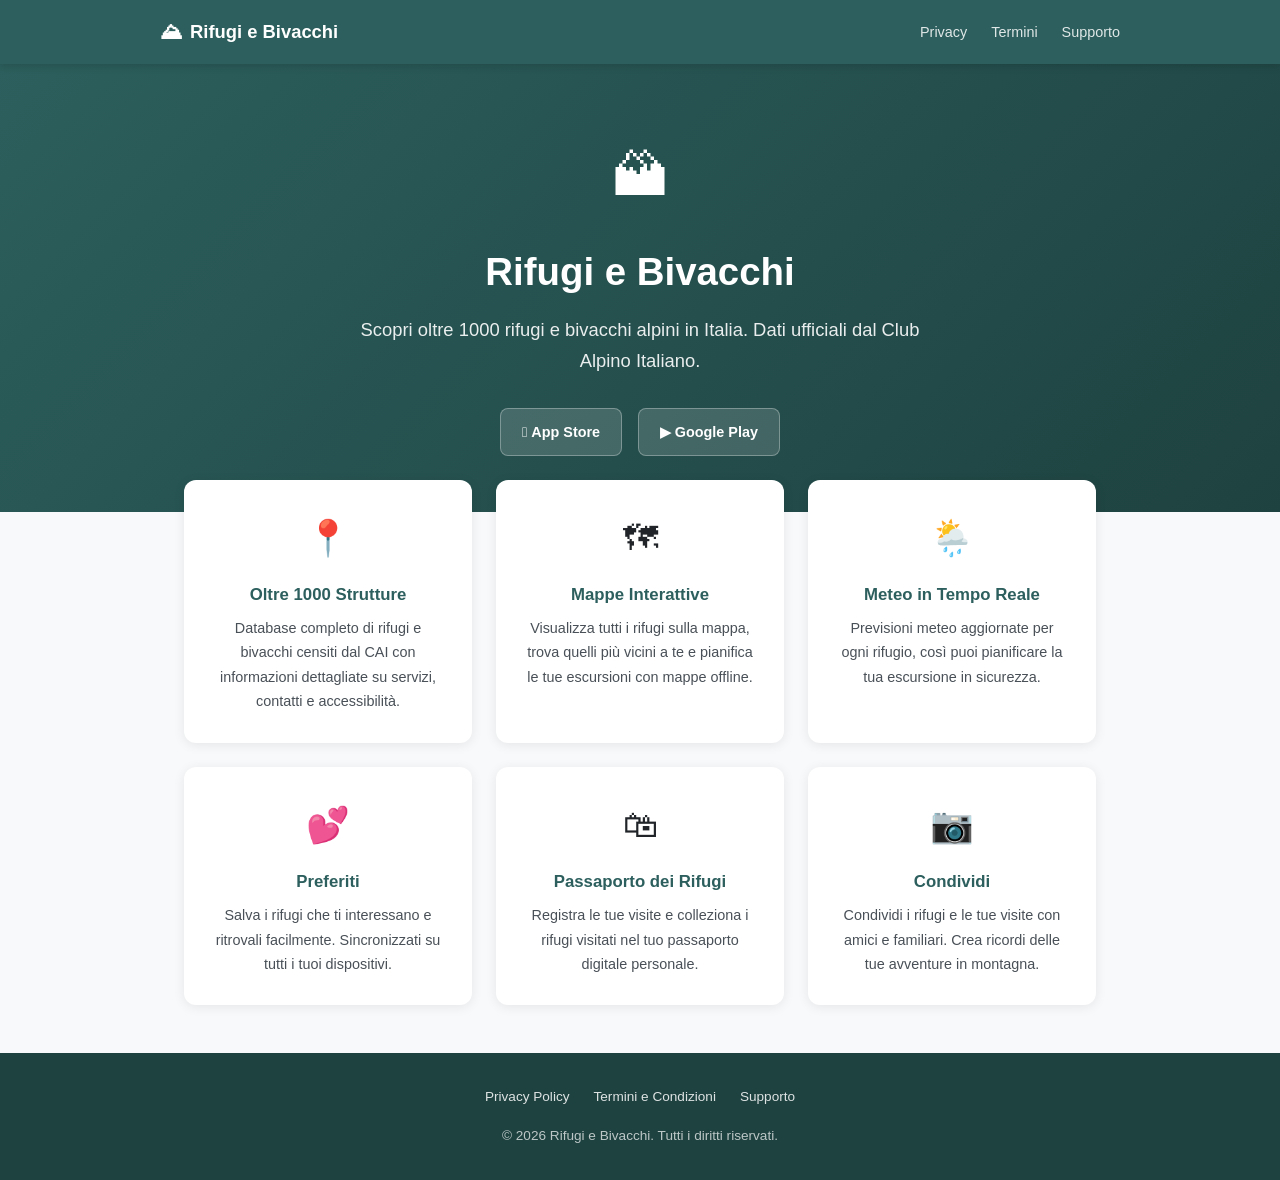
==== index.html @ 2e35c968 "Initial commit: GitHub Pages site for Rifugi e Bivacchi Landing page, Privacy Policy, Terms of Servi" ====
<!DOCTYPE html>
<html lang="it">
<head>
  <meta charset="UTF-8">
  <meta name="viewport" content="width=device-width, initial-scale=1.0">
  <title>Rifugi e Bivacchi — Scopri oltre 1000 rifugi alpini</title>
  <meta name="description" content="Scopri oltre 1000 rifugi e bivacchi alpini in Italia. Dati ufficiali dal Club Alpino Italiano. Mappe, info, previsioni meteo e il Passaporto dei Rifugi.">
  <meta name="theme-color" content="#2C5F5D">
  <link rel="stylesheet" href="style.css">
</head>
<body>

  <!-- Navbar -->
  <nav class="navbar">
    <div class="navbar-inner">
      <a href="index.html" class="navbar-brand">
        <span class="mountain-icon">&#9968;</span> Rifugi e Bivacchi
      </a>
      <ul class="navbar-links">
        <li><a href="privacy.html">Privacy</a></li>
        <li><a href="terms.html">Termini</a></li>
        <li><a href="support.html">Supporto</a></li>
      </ul>
    </div>
  </nav>

  <!-- Hero -->
  <section class="hero">
    <span class="mountain-emoji">&#127956;</span>
    <h1>Rifugi e Bivacchi</h1>
    <p class="subtitle">
      Scopri oltre 1000 rifugi e bivacchi alpini in Italia.
      Dati ufficiali dal Club Alpino Italiano.
    </p>
    <div class="store-badges">
      <a href="#" class="store-badge">
        &#63743; App Store
      </a>
      <a href="#" class="store-badge">
        &#9654; Google Play
      </a>
    </div>
  </section>

  <!-- Features -->
  <main>
    <section class="features">
      <div class="feature-card">
        <span class="icon">&#128205;</span>
        <h3>Oltre 1000 Strutture</h3>
        <p>Database completo di rifugi e bivacchi censiti dal CAI con informazioni dettagliate su servizi, contatti e accessibilità.</p>
      </div>
      <div class="feature-card">
        <span class="icon">&#128506;</span>
        <h3>Mappe Interattive</h3>
        <p>Visualizza tutti i rifugi sulla mappa, trova quelli più vicini a te e pianifica le tue escursioni con mappe offline.</p>
      </div>
      <div class="feature-card">
        <span class="icon">&#127782;&#65039;</span>
        <h3>Meteo in Tempo Reale</h3>
        <p>Previsioni meteo aggiornate per ogni rifugio, così puoi pianificare la tua escursione in sicurezza.</p>
      </div>
      <div class="feature-card">
        <span class="icon">&#128149;</span>
        <h3>Preferiti</h3>
        <p>Salva i rifugi che ti interessano e ritrovali facilmente. Sincronizzati su tutti i tuoi dispositivi.</p>
      </div>
      <div class="feature-card">
        <span class="icon">&#128717;</span>
        <h3>Passaporto dei Rifugi</h3>
        <p>Registra le tue visite e colleziona i rifugi visitati nel tuo passaporto digitale personale.</p>
      </div>
      <div class="feature-card">
        <span class="icon">&#128247;</span>
        <h3>Condividi</h3>
        <p>Condividi i rifugi e le tue visite con amici e familiari. Crea ricordi delle tue avventure in montagna.</p>
      </div>
    </section>
  </main>

  <!-- Footer -->
  <footer class="site-footer">
    <ul class="footer-links">
      <li><a href="privacy.html">Privacy Policy</a></li>
      <li><a href="terms.html">Termini e Condizioni</a></li>
      <li><a href="support.html">Supporto</a></li>
    </ul>
    <p>&copy; 2026 Rifugi e Bivacchi. Tutti i diritti riservati.</p>
  </footer>

</body>
</html>
---- style.css ----
/* ============================================================
   Rifugi e Bivacchi — GitHub Pages Stylesheet
   Colori: deepTeal #2C5F5D, foresta #4A7C3C, cielo #87CEEB,
           neve #F8F9FA, roccia #6C757D, tramonto #FF8C42
   ============================================================ */

:root {
  --deep-teal: #2C5F5D;
  --deep-teal-light: #3a7d7a;
  --deep-teal-dark: #1e4240;
  --foresta: #4A7C3C;
  --cielo: #87CEEB;
  --neve: #F8F9FA;
  --roccia: #6C757D;
  --tramonto: #FF8C42;
  --text-primary: #212529;
  --text-secondary: #495057;
  --border: #dee2e6;
  --bg-white: #ffffff;
  --shadow: 0 2px 12px rgba(0, 0, 0, 0.08);
  --shadow-lg: 0 8px 30px rgba(0, 0, 0, 0.12);
}

/* Reset */
*, *::before, *::after {
  box-sizing: border-box;
  margin: 0;
  padding: 0;
}

html {
  scroll-behavior: smooth;
  font-size: 16px;
}

body {
  font-family: -apple-system, BlinkMacSystemFont, 'Segoe UI', Roboto, 'Helvetica Neue', Arial, sans-serif;
  line-height: 1.7;
  color: var(--text-primary);
  background-color: var(--neve);
  min-height: 100vh;
  display: flex;
  flex-direction: column;
}

/* ---- Navigation ---- */
.navbar {
  background: var(--deep-teal);
  padding: 0.8rem 1.5rem;
  position: sticky;
  top: 0;
  z-index: 100;
  box-shadow: 0 2px 8px rgba(0, 0, 0, 0.15);
}

.navbar-inner {
  max-width: 960px;
  margin: 0 auto;
  display: flex;
  align-items: center;
  justify-content: space-between;
}

.navbar-brand {
  color: #fff;
  text-decoration: none;
  font-size: 1.15rem;
  font-weight: 700;
  display: flex;
  align-items: center;
  gap: 0.5rem;
}

.navbar-brand:hover {
  opacity: 0.9;
}

.navbar-brand .mountain-icon {
  font-size: 1.4rem;
}

.navbar-links {
  display: flex;
  gap: 1.5rem;
  list-style: none;
}

.navbar-links a {
  color: rgba(255, 255, 255, 0.85);
  text-decoration: none;
  font-size: 0.9rem;
  font-weight: 500;
  transition: color 0.2s;
}

.navbar-links a:hover,
.navbar-links a.active {
  color: #fff;
}

/* ---- Hero section ---- */
.hero {
  background: linear-gradient(135deg, var(--deep-teal), var(--deep-teal-dark));
  color: #fff;
  text-align: center;
  padding: 4rem 1.5rem 3.5rem;
}

.hero h1 {
  font-size: 2.4rem;
  margin-bottom: 0.6rem;
  font-weight: 800;
}

.hero .subtitle {
  font-size: 1.15rem;
  opacity: 0.9;
  margin-bottom: 2rem;
  max-width: 560px;
  margin-left: auto;
  margin-right: auto;
}

.hero .mountain-emoji {
  font-size: 3.5rem;
  display: block;
  margin-bottom: 1rem;
}

/* Badge download */
.store-badges {
  display: flex;
  justify-content: center;
  gap: 1rem;
  flex-wrap: wrap;
  margin-top: 1.5rem;
}

.store-badge {
  display: inline-flex;
  align-items: center;
  gap: 0.5rem;
  background: rgba(255, 255, 255, 0.15);
  border: 1px solid rgba(255, 255, 255, 0.3);
  color: #fff;
  padding: 0.65rem 1.3rem;
  border-radius: 8px;
  text-decoration: none;
  font-weight: 600;
  font-size: 0.9rem;
  transition: background 0.2s;
}

.store-badge:hover {
  background: rgba(255, 255, 255, 0.25);
}

/* ---- Features grid ---- */
.features {
  max-width: 960px;
  margin: -2rem auto 3rem;
  padding: 0 1.5rem;
  display: grid;
  grid-template-columns: repeat(auto-fit, minmax(260px, 1fr));
  gap: 1.5rem;
}

.feature-card {
  background: var(--bg-white);
  border-radius: 12px;
  padding: 1.8rem;
  box-shadow: var(--shadow);
  text-align: center;
}

.feature-card .icon {
  font-size: 2.2rem;
  margin-bottom: 0.8rem;
  display: block;
}

.feature-card h3 {
  font-size: 1.05rem;
  margin-bottom: 0.4rem;
  color: var(--deep-teal);
}

.feature-card p {
  font-size: 0.9rem;
  color: var(--text-secondary);
}

/* ---- Main content (legal pages, support) ---- */
main {
  flex: 1;
}

.page-header {
  background: linear-gradient(135deg, var(--deep-teal), var(--deep-teal-dark));
  color: #fff;
  padding: 3rem 1.5rem 2.5rem;
  text-align: center;
}

.page-header h1 {
  font-size: 2rem;
  font-weight: 800;
  margin-bottom: 0.3rem;
}

.page-header .last-updated {
  font-size: 0.9rem;
  opacity: 0.8;
}

.content {
  max-width: 760px;
  margin: 2.5rem auto;
  padding: 0 1.5rem;
}

.content-card {
  background: var(--bg-white);
  border-radius: 12px;
  padding: 2.5rem;
  box-shadow: var(--shadow);
}

.content-card h2 {
  font-size: 1.35rem;
  color: var(--deep-teal);
  margin: 2rem 0 0.8rem;
  padding-bottom: 0.4rem;
  border-bottom: 2px solid var(--neve);
}

.content-card h2:first-child {
  margin-top: 0;
}

.content-card h3 {
  font-size: 1.1rem;
  color: var(--deep-teal-dark);
  margin: 1.4rem 0 0.5rem;
}

.content-card p {
  margin-bottom: 0.8rem;
  color: var(--text-secondary);
}

.content-card ul,
.content-card ol {
  margin: 0.5rem 0 1rem 1.5rem;
  color: var(--text-secondary);
}

.content-card li {
  margin-bottom: 0.35rem;
}

.content-card a {
  color: var(--deep-teal);
  text-decoration: underline;
  text-underline-offset: 2px;
}

.content-card a:hover {
  color: var(--deep-teal-light);
}

.content-card strong {
  color: var(--text-primary);
}

.content-card .warning {
  background: #fff3cd;
  border-left: 4px solid var(--tramonto);
  padding: 1rem 1.2rem;
  border-radius: 0 8px 8px 0;
  margin: 1rem 0;
  font-size: 0.95rem;
}

.content-card .info-box {
  background: #e8f4f8;
  border-left: 4px solid var(--deep-teal);
  padding: 1rem 1.2rem;
  border-radius: 0 8px 8px 0;
  margin: 1rem 0;
  font-size: 0.95rem;
}

/* ---- Support page specifics ---- */
.contact-grid {
  display: grid;
  grid-template-columns: repeat(auto-fit, minmax(220px, 1fr));
  gap: 1.2rem;
  margin: 1.5rem 0;
}

.contact-card {
  background: var(--neve);
  border-radius: 10px;
  padding: 1.5rem;
  text-align: center;
}

.contact-card .icon {
  font-size: 2rem;
  margin-bottom: 0.6rem;
  display: block;
}

.contact-card h3 {
  font-size: 1rem;
  margin-bottom: 0.3rem;
  color: var(--deep-teal);
}

.contact-card a {
  color: var(--deep-teal);
  word-break: break-all;
}

.faq-item {
  margin-bottom: 1.5rem;
}

.faq-item h3 {
  font-size: 1rem;
  color: var(--deep-teal);
  margin-bottom: 0.3rem;
}

.faq-item p {
  font-size: 0.92rem;
}

/* ---- Footer ---- */
.site-footer {
  background: var(--deep-teal-dark);
  color: rgba(255, 255, 255, 0.7);
  text-align: center;
  padding: 2rem 1.5rem;
  margin-top: auto;
  font-size: 0.85rem;
}

.site-footer a {
  color: rgba(255, 255, 255, 0.85);
  text-decoration: none;
}

.site-footer a:hover {
  color: #fff;
}

.footer-links {
  display: flex;
  justify-content: center;
  gap: 1.5rem;
  list-style: none;
  margin-bottom: 1rem;
  flex-wrap: wrap;
}

/* ---- Responsive ---- */
@media (max-width: 640px) {
  .hero h1 {
    font-size: 1.75rem;
  }

  .hero .subtitle {
    font-size: 1rem;
  }

  .page-header h1 {
    font-size: 1.5rem;
  }

  .content-card {
    padding: 1.5rem;
  }

  .navbar-links {
    gap: 0.8rem;
  }

  .navbar-links a {
    font-size: 0.8rem;
  }

  .features {
    margin-top: -1rem;
  }
}
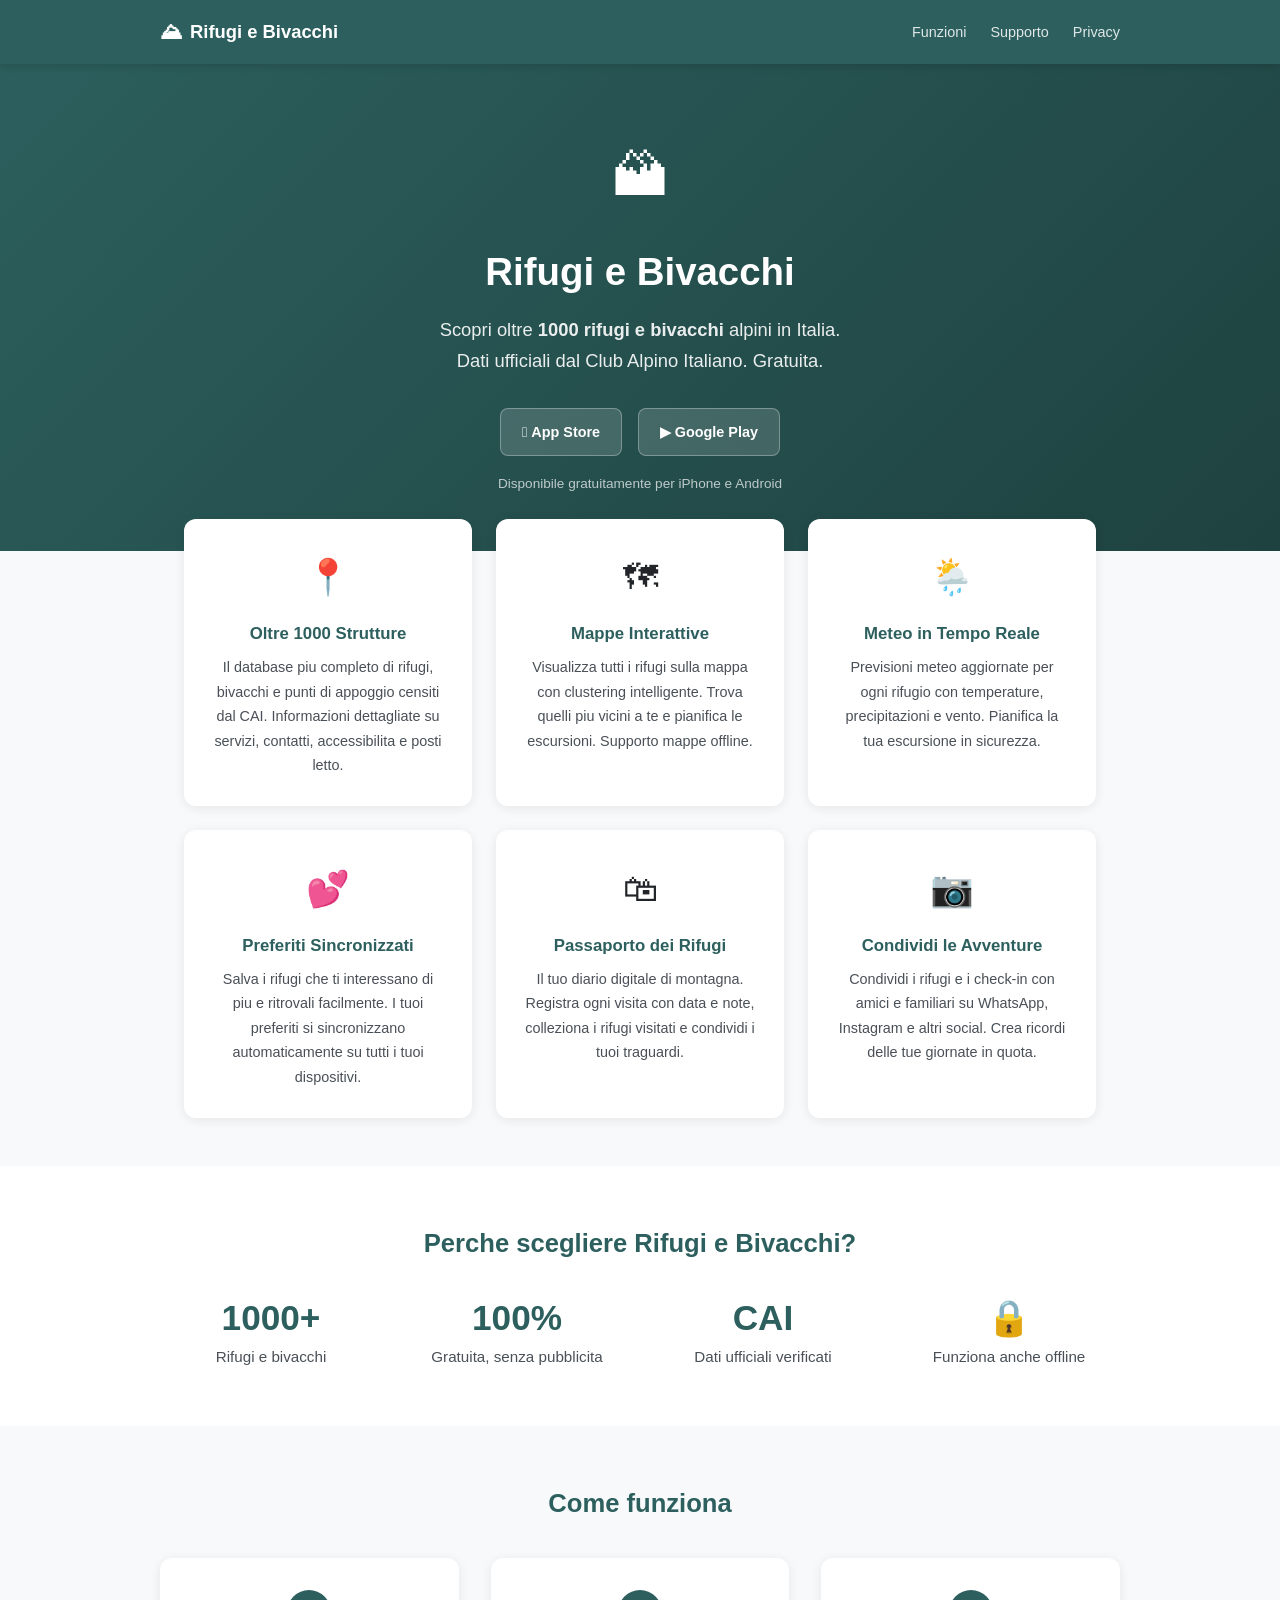
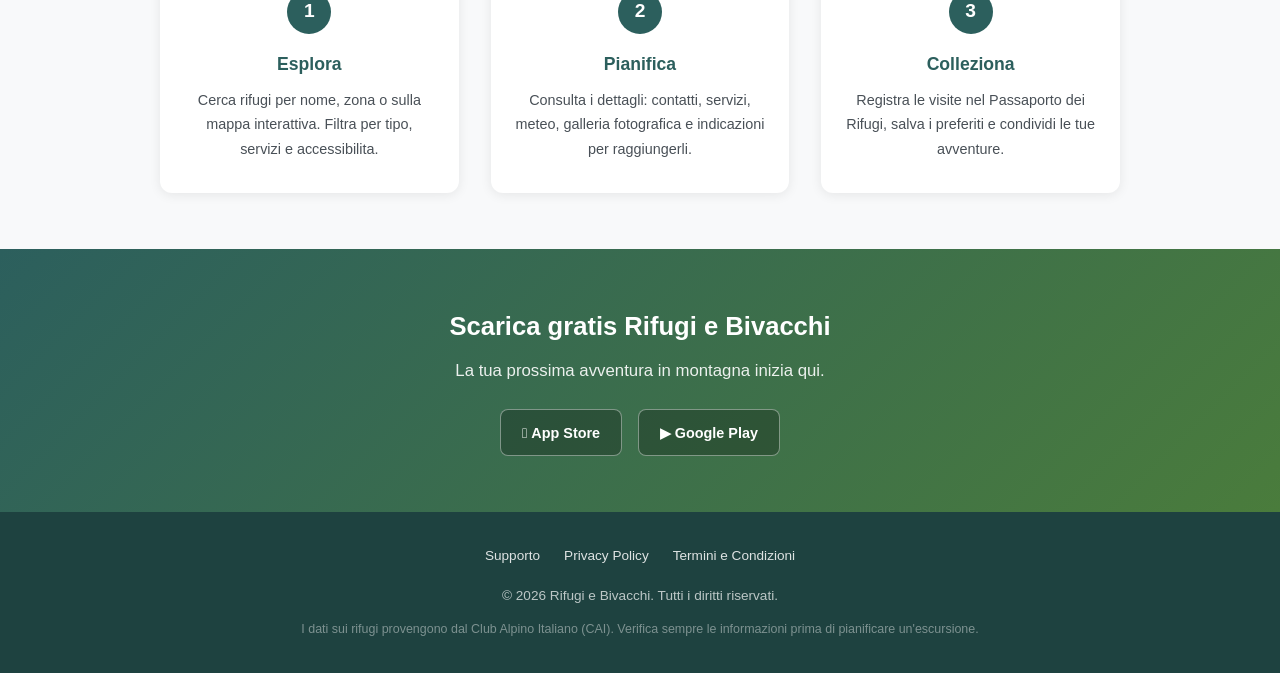
==== commit a825ce93: "feat: landing page marketing e miglioramenti pagina supporto per App Store - index.html: trasformata" ====
--- a/index.html
+++ b/index.html
@@ -3,9 +3,24 @@
 <head>
   <meta charset="UTF-8">
   <meta name="viewport" content="width=device-width, initial-scale=1.0">
-  <title>Rifugi e Bivacchi — Scopri oltre 1000 rifugi alpini</title>
-  <meta name="description" content="Scopri oltre 1000 rifugi e bivacchi alpini in Italia. Dati ufficiali dal Club Alpino Italiano. Mappe, info, previsioni meteo e il Passaporto dei Rifugi.">
+  <title>Rifugi e Bivacchi — Scopri oltre 1000 rifugi alpini in Italia</title>
+  <meta name="description" content="L'app gratuita per scoprire oltre 1000 rifugi e bivacchi alpini in Italia. Dati ufficiali CAI, mappe offline, meteo in tempo reale e il Passaporto dei Rifugi.">
+  <meta name="keywords" content="rifugi, bivacchi, montagna, alpi, CAI, trekking, escursioni, alpinismo, hiking, dolomiti, app">
+  <meta name="author" content="Rifugi e Bivacchi">
   <meta name="theme-color" content="#2C5F5D">
+
+  <!-- Open Graph -->
+  <meta property="og:title" content="Rifugi e Bivacchi — Scopri oltre 1000 rifugi alpini">
+  <meta property="og:description" content="L'app gratuita per esplorare rifugi e bivacchi alpini in Italia. Dati ufficiali CAI, mappe, meteo e il Passaporto dei Rifugi.">
+  <meta property="og:type" content="website">
+  <meta property="og:url" content="https://federicooldrini.github.io/rifugibivacchi-site/">
+  <meta property="og:locale" content="it_IT">
+
+  <!-- Twitter Card -->
+  <meta name="twitter:card" content="summary_large_image">
+  <meta name="twitter:title" content="Rifugi e Bivacchi — Scopri oltre 1000 rifugi alpini">
+  <meta name="twitter:description" content="L'app gratuita per esplorare rifugi e bivacchi alpini in Italia.">
+
   <link rel="stylesheet" href="style.css">
 </head>
 <body>
@@ -17,9 +32,9 @@
         <span class="mountain-icon">&#9968;</span> Rifugi e Bivacchi
       </a>
       <ul class="navbar-links">
+        <li><a href="#features">Funzioni</a></li>
+        <li><a href="support.html">Supporto</a></li>
         <li><a href="privacy.html">Privacy</a></li>
-        <li><a href="terms.html">Termini</a></li>
-        <li><a href="support.html">Supporto</a></li>
       </ul>
     </div>
   </nav>
@@ -29,63 +44,130 @@
     <span class="mountain-emoji">&#127956;</span>
     <h1>Rifugi e Bivacchi</h1>
     <p class="subtitle">
-      Scopri oltre 1000 rifugi e bivacchi alpini in Italia.
-      Dati ufficiali dal Club Alpino Italiano.
+      Scopri oltre <strong>1000 rifugi e bivacchi</strong> alpini in Italia.<br>
+      Dati ufficiali dal Club Alpino Italiano. Gratuita.
     </p>
     <div class="store-badges">
-      <a href="#" class="store-badge">
+      <a href="#" class="store-badge" aria-label="Scarica su App Store">
         &#63743; App Store
       </a>
-      <a href="#" class="store-badge">
+      <a href="#" class="store-badge" aria-label="Scarica su Google Play">
         &#9654; Google Play
       </a>
     </div>
+    <p class="hero-note">Disponibile gratuitamente per iPhone e Android</p>
   </section>
 
-  <!-- Features -->
   <main>
-    <section class="features">
+
+    <!-- Features -->
+    <section class="features" id="features">
       <div class="feature-card">
         <span class="icon">&#128205;</span>
         <h3>Oltre 1000 Strutture</h3>
-        <p>Database completo di rifugi e bivacchi censiti dal CAI con informazioni dettagliate su servizi, contatti e accessibilità.</p>
+        <p>Il database piu completo di rifugi, bivacchi e punti di appoggio censiti dal CAI. Informazioni dettagliate su servizi, contatti, accessibilita e posti letto.</p>
       </div>
       <div class="feature-card">
         <span class="icon">&#128506;</span>
         <h3>Mappe Interattive</h3>
-        <p>Visualizza tutti i rifugi sulla mappa, trova quelli più vicini a te e pianifica le tue escursioni con mappe offline.</p>
+        <p>Visualizza tutti i rifugi sulla mappa con clustering intelligente. Trova quelli piu vicini a te e pianifica le escursioni. Supporto mappe offline.</p>
       </div>
       <div class="feature-card">
         <span class="icon">&#127782;&#65039;</span>
         <h3>Meteo in Tempo Reale</h3>
-        <p>Previsioni meteo aggiornate per ogni rifugio, così puoi pianificare la tua escursione in sicurezza.</p>
+        <p>Previsioni meteo aggiornate per ogni rifugio con temperature, precipitazioni e vento. Pianifica la tua escursione in sicurezza.</p>
       </div>
       <div class="feature-card">
         <span class="icon">&#128149;</span>
-        <h3>Preferiti</h3>
-        <p>Salva i rifugi che ti interessano e ritrovali facilmente. Sincronizzati su tutti i tuoi dispositivi.</p>
+        <h3>Preferiti Sincronizzati</h3>
+        <p>Salva i rifugi che ti interessano di piu e ritrovali facilmente. I tuoi preferiti si sincronizzano automaticamente su tutti i tuoi dispositivi.</p>
       </div>
       <div class="feature-card">
         <span class="icon">&#128717;</span>
         <h3>Passaporto dei Rifugi</h3>
-        <p>Registra le tue visite e colleziona i rifugi visitati nel tuo passaporto digitale personale.</p>
+        <p>Il tuo diario digitale di montagna. Registra ogni visita con data e note, colleziona i rifugi visitati e condividi i tuoi traguardi.</p>
       </div>
       <div class="feature-card">
         <span class="icon">&#128247;</span>
-        <h3>Condividi</h3>
-        <p>Condividi i rifugi e le tue visite con amici e familiari. Crea ricordi delle tue avventure in montagna.</p>
+        <h3>Condividi le Avventure</h3>
+        <p>Condividi i rifugi e i check-in con amici e familiari su WhatsApp, Instagram e altri social. Crea ricordi delle tue giornate in quota.</p>
       </div>
     </section>
+
+    <!-- Highlights -->
+    <section class="highlights">
+      <div class="highlights-inner">
+        <h2>Perche scegliere Rifugi e Bivacchi?</h2>
+        <div class="highlight-grid">
+          <div class="highlight-item">
+            <span class="highlight-number">1000+</span>
+            <span class="highlight-label">Rifugi e bivacchi</span>
+          </div>
+          <div class="highlight-item">
+            <span class="highlight-number">100%</span>
+            <span class="highlight-label">Gratuita, senza pubblicita</span>
+          </div>
+          <div class="highlight-item">
+            <span class="highlight-number">CAI</span>
+            <span class="highlight-label">Dati ufficiali verificati</span>
+          </div>
+          <div class="highlight-item">
+            <span class="highlight-number">&#128274;</span>
+            <span class="highlight-label">Funziona anche offline</span>
+          </div>
+        </div>
+      </div>
+    </section>
+
+    <!-- How it works -->
+    <section class="how-it-works">
+      <div class="how-inner">
+        <h2>Come funziona</h2>
+        <div class="steps">
+          <div class="step">
+            <div class="step-number">1</div>
+            <h3>Esplora</h3>
+            <p>Cerca rifugi per nome, zona o sulla mappa interattiva. Filtra per tipo, servizi e accessibilita.</p>
+          </div>
+          <div class="step">
+            <div class="step-number">2</div>
+            <h3>Pianifica</h3>
+            <p>Consulta i dettagli: contatti, servizi, meteo, galleria fotografica e indicazioni per raggiungerli.</p>
+          </div>
+          <div class="step">
+            <div class="step-number">3</div>
+            <h3>Colleziona</h3>
+            <p>Registra le visite nel Passaporto dei Rifugi, salva i preferiti e condividi le tue avventure.</p>
+          </div>
+        </div>
+      </div>
+    </section>
+
+    <!-- CTA -->
+    <section class="cta-section">
+      <h2>Scarica gratis Rifugi e Bivacchi</h2>
+      <p>La tua prossima avventura in montagna inizia qui.</p>
+      <div class="store-badges">
+        <a href="#" class="store-badge store-badge-dark" aria-label="Scarica su App Store">
+          &#63743; App Store
+        </a>
+        <a href="#" class="store-badge store-badge-dark" aria-label="Scarica su Google Play">
+          &#9654; Google Play
+        </a>
+      </div>
+    </section>
+
   </main>
 
   <!-- Footer -->
   <footer class="site-footer">
     <ul class="footer-links">
+      <li><a href="support.html">Supporto</a></li>
       <li><a href="privacy.html">Privacy Policy</a></li>
       <li><a href="terms.html">Termini e Condizioni</a></li>
-      <li><a href="support.html">Supporto</a></li>
     </ul>
     <p>&copy; 2026 Rifugi e Bivacchi. Tutti i diritti riservati.</p>
+    <p class="footer-disclaimer">I dati sui rifugi provengono dal Club Alpino Italiano (CAI). Verifica sempre le informazioni prima di pianificare un'escursione.</p>
   </footer>
 
 </body>
--- a/style.css
+++ b/style.css
@@ -337,6 +337,151 @@
   font-size: 0.92rem;
 }
 
+/* ---- Hero extras ---- */
+.hero-note {
+  font-size: 0.85rem;
+  opacity: 0.7;
+  margin-top: 1rem;
+}
+
+/* ---- Highlights section ---- */
+.highlights {
+  background: var(--bg-white);
+  padding: 3.5rem 1.5rem;
+}
+
+.highlights-inner {
+  max-width: 960px;
+  margin: 0 auto;
+  text-align: center;
+}
+
+.highlights-inner h2 {
+  font-size: 1.6rem;
+  color: var(--deep-teal);
+  margin-bottom: 2rem;
+  font-weight: 800;
+}
+
+.highlight-grid {
+  display: grid;
+  grid-template-columns: repeat(auto-fit, minmax(180px, 1fr));
+  gap: 1.5rem;
+}
+
+.highlight-item {
+  display: flex;
+  flex-direction: column;
+  align-items: center;
+  gap: 0.3rem;
+}
+
+.highlight-number {
+  font-size: 2.2rem;
+  font-weight: 800;
+  color: var(--deep-teal);
+  line-height: 1.2;
+}
+
+.highlight-label {
+  font-size: 0.95rem;
+  color: var(--text-secondary);
+  font-weight: 500;
+}
+
+/* ---- How it works ---- */
+.how-it-works {
+  padding: 3.5rem 1.5rem;
+  background: var(--neve);
+}
+
+.how-inner {
+  max-width: 960px;
+  margin: 0 auto;
+  text-align: center;
+}
+
+.how-inner h2 {
+  font-size: 1.6rem;
+  color: var(--deep-teal);
+  margin-bottom: 2rem;
+  font-weight: 800;
+}
+
+.steps {
+  display: grid;
+  grid-template-columns: repeat(auto-fit, minmax(240px, 1fr));
+  gap: 2rem;
+}
+
+.step {
+  background: var(--bg-white);
+  border-radius: 12px;
+  padding: 2rem 1.5rem;
+  box-shadow: var(--shadow);
+}
+
+.step-number {
+  width: 44px;
+  height: 44px;
+  background: var(--deep-teal);
+  color: #fff;
+  border-radius: 50%;
+  display: inline-flex;
+  align-items: center;
+  justify-content: center;
+  font-size: 1.2rem;
+  font-weight: 800;
+  margin-bottom: 1rem;
+}
+
+.step h3 {
+  font-size: 1.1rem;
+  color: var(--deep-teal);
+  margin-bottom: 0.5rem;
+}
+
+.step p {
+  font-size: 0.9rem;
+  color: var(--text-secondary);
+}
+
+/* ---- CTA section ---- */
+.cta-section {
+  background: linear-gradient(135deg, var(--deep-teal), var(--foresta));
+  color: #fff;
+  text-align: center;
+  padding: 3.5rem 1.5rem;
+}
+
+.cta-section h2 {
+  font-size: 1.6rem;
+  font-weight: 800;
+  margin-bottom: 0.5rem;
+}
+
+.cta-section p {
+  font-size: 1.05rem;
+  opacity: 0.9;
+  margin-bottom: 1.5rem;
+}
+
+.store-badge-dark {
+  background: rgba(0, 0, 0, 0.25);
+  border-color: rgba(255, 255, 255, 0.4);
+}
+
+.store-badge-dark:hover {
+  background: rgba(0, 0, 0, 0.4);
+}
+
+/* ---- Footer disclaimer ---- */
+.footer-disclaimer {
+  font-size: 0.78rem;
+  opacity: 0.6;
+  margin-top: 0.8rem;
+}
+
 /* ---- Footer ---- */
 .site-footer {
   background: var(--deep-teal-dark);
@@ -394,4 +539,22 @@
   .features {
     margin-top: -1rem;
   }
-}
+
+  .highlights-inner h2,
+  .how-inner h2,
+  .cta-section h2 {
+    font-size: 1.3rem;
+  }
+
+  .highlight-number {
+    font-size: 1.8rem;
+  }
+
+  .steps {
+    gap: 1rem;
+  }
+
+  .step {
+    padding: 1.5rem 1rem;
+  }
+}
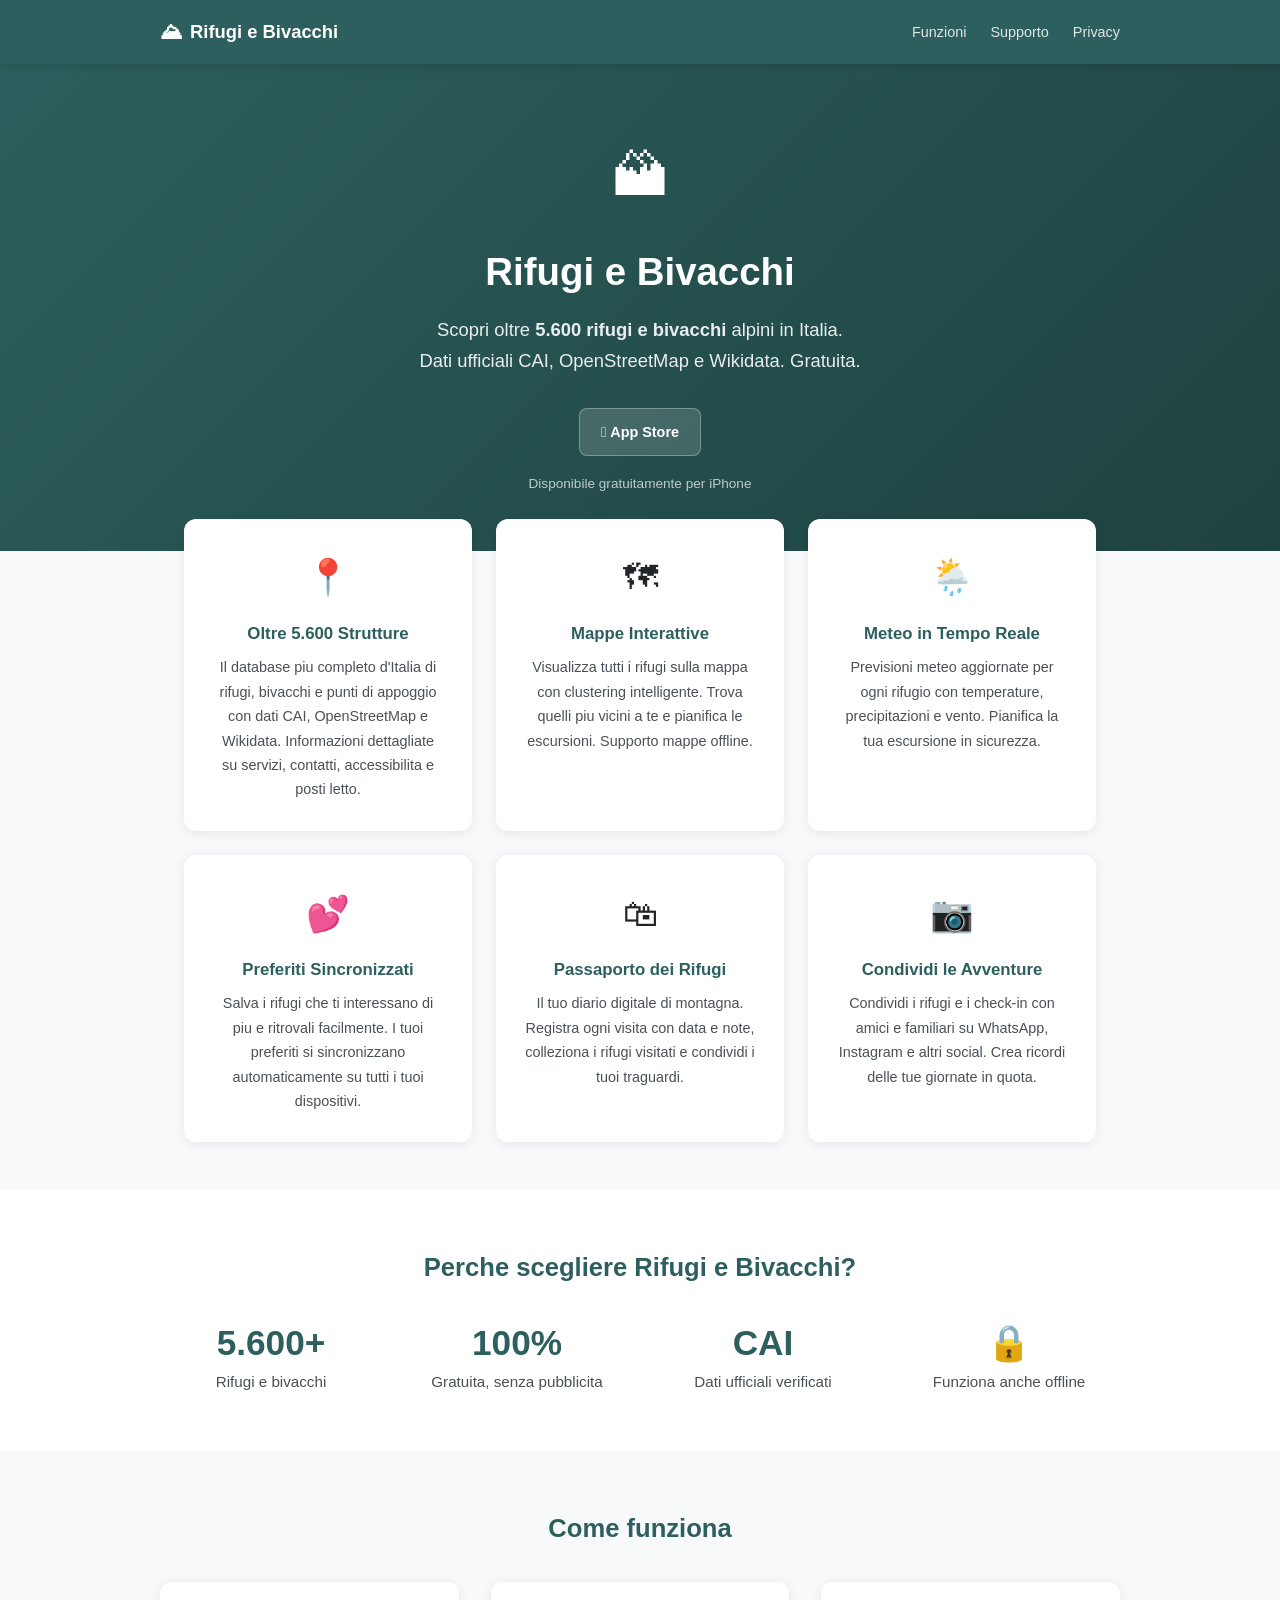
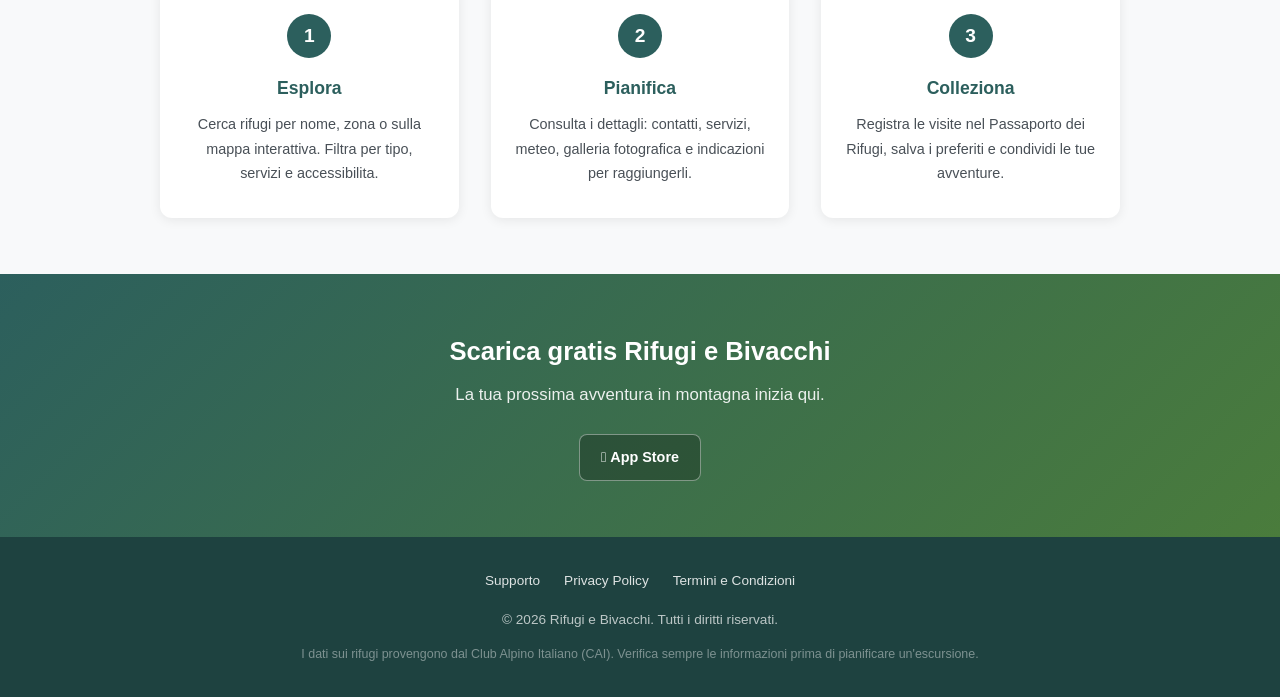
==== commit bfa20fc5: "fix: update shelter count to 5600+, fix App Store link, remove Android references" ====
--- a/index.html
+++ b/index.html
@@ -3,23 +3,23 @@
 <head>
   <meta charset="UTF-8">
   <meta name="viewport" content="width=device-width, initial-scale=1.0">
-  <title>Rifugi e Bivacchi — Scopri oltre 1000 rifugi alpini in Italia</title>
-  <meta name="description" content="L'app gratuita per scoprire oltre 1000 rifugi e bivacchi alpini in Italia. Dati ufficiali CAI, mappe offline, meteo in tempo reale e il Passaporto dei Rifugi.">
+  <title>Rifugi e Bivacchi — Scopri oltre 5.600 rifugi e bivacchi alpini in Italia</title>
+  <meta name="description" content="L'app gratuita per scoprire oltre 5.600 rifugi e bivacchi alpini in Italia. Dati ufficiali CAI, OpenStreetMap e Wikidata. Mappe offline, meteo in tempo reale e il Passaporto dei Rifugi.">
   <meta name="keywords" content="rifugi, bivacchi, montagna, alpi, CAI, trekking, escursioni, alpinismo, hiking, dolomiti, app">
   <meta name="author" content="Rifugi e Bivacchi">
   <meta name="theme-color" content="#2C5F5D">
 
   <!-- Open Graph -->
-  <meta property="og:title" content="Rifugi e Bivacchi — Scopri oltre 1000 rifugi alpini">
-  <meta property="og:description" content="L'app gratuita per esplorare rifugi e bivacchi alpini in Italia. Dati ufficiali CAI, mappe, meteo e il Passaporto dei Rifugi.">
+  <meta property="og:title" content="Rifugi e Bivacchi — Scopri oltre 5.600 rifugi e bivacchi alpini">
+  <meta property="og:description" content="L'app gratuita per esplorare oltre 5.600 rifugi e bivacchi alpini in Italia. Dati ufficiali CAI, mappe offline, meteo e il Passaporto dei Rifugi.">
   <meta property="og:type" content="website">
-  <meta property="og:url" content="https://federicooldrini.github.io/rifugibivacchi-site/">
+  <meta property="og:url" content="https://rifugibivacchi.app">
   <meta property="og:locale" content="it_IT">
 
   <!-- Twitter Card -->
   <meta name="twitter:card" content="summary_large_image">
-  <meta name="twitter:title" content="Rifugi e Bivacchi — Scopri oltre 1000 rifugi alpini">
-  <meta name="twitter:description" content="L'app gratuita per esplorare rifugi e bivacchi alpini in Italia.">
+  <meta name="twitter:title" content="Rifugi e Bivacchi — Scopri oltre 5.600 rifugi e bivacchi alpini">
+  <meta name="twitter:description" content="L'app gratuita per esplorare oltre 5.600 rifugi e bivacchi alpini in Italia.">
 
   <link rel="stylesheet" href="style.css">
 </head>
@@ -44,18 +44,15 @@
     <span class="mountain-emoji">&#127956;</span>
     <h1>Rifugi e Bivacchi</h1>
     <p class="subtitle">
-      Scopri oltre <strong>1000 rifugi e bivacchi</strong> alpini in Italia.<br>
-      Dati ufficiali dal Club Alpino Italiano. Gratuita.
+      Scopri oltre <strong>5.600 rifugi e bivacchi</strong> alpini in Italia.<br>
+      Dati ufficiali CAI, OpenStreetMap e Wikidata. Gratuita.
     </p>
     <div class="store-badges">
-      <a href="#" class="store-badge" aria-label="Scarica su App Store">
+      <a href="https://apps.apple.com/app/id6740241514" class="store-badge" aria-label="Scarica su App Store">
         &#63743; App Store
       </a>
-      <a href="#" class="store-badge" aria-label="Scarica su Google Play">
-        &#9654; Google Play
-      </a>
     </div>
-    <p class="hero-note">Disponibile gratuitamente per iPhone e Android</p>
+    <p class="hero-note">Disponibile gratuitamente per iPhone</p>
   </section>
 
   <main>
@@ -64,8 +61,8 @@
     <section class="features" id="features">
       <div class="feature-card">
         <span class="icon">&#128205;</span>
-        <h3>Oltre 1000 Strutture</h3>
-        <p>Il database piu completo di rifugi, bivacchi e punti di appoggio censiti dal CAI. Informazioni dettagliate su servizi, contatti, accessibilita e posti letto.</p>
+        <h3>Oltre 5.600 Strutture</h3>
+        <p>Il database piu completo d'Italia di rifugi, bivacchi e punti di appoggio con dati CAI, OpenStreetMap e Wikidata. Informazioni dettagliate su servizi, contatti, accessibilita e posti letto.</p>
       </div>
       <div class="feature-card">
         <span class="icon">&#128506;</span>
@@ -100,7 +97,7 @@
         <h2>Perche scegliere Rifugi e Bivacchi?</h2>
         <div class="highlight-grid">
           <div class="highlight-item">
-            <span class="highlight-number">1000+</span>
+            <span class="highlight-number">5.600+</span>
             <span class="highlight-label">Rifugi e bivacchi</span>
           </div>
           <div class="highlight-item">
@@ -147,14 +144,11 @@
     <section class="cta-section">
       <h2>Scarica gratis Rifugi e Bivacchi</h2>
       <p>La tua prossima avventura in montagna inizia qui.</p>
-      <div class="store-badges">
-        <a href="#" class="store-badge store-badge-dark" aria-label="Scarica su App Store">
-          &#63743; App Store
-        </a>
-        <a href="#" class="store-badge store-badge-dark" aria-label="Scarica su Google Play">
-          &#9654; Google Play
-        </a>
-      </div>
+    <div class="store-badges">
+      <a href="https://apps.apple.com/app/id6740241514" class="store-badge store-badge-dark" aria-label="Scarica su App Store">
+        &#63743; App Store
+      </a>
+    </div>
     </section>
 
   </main>
